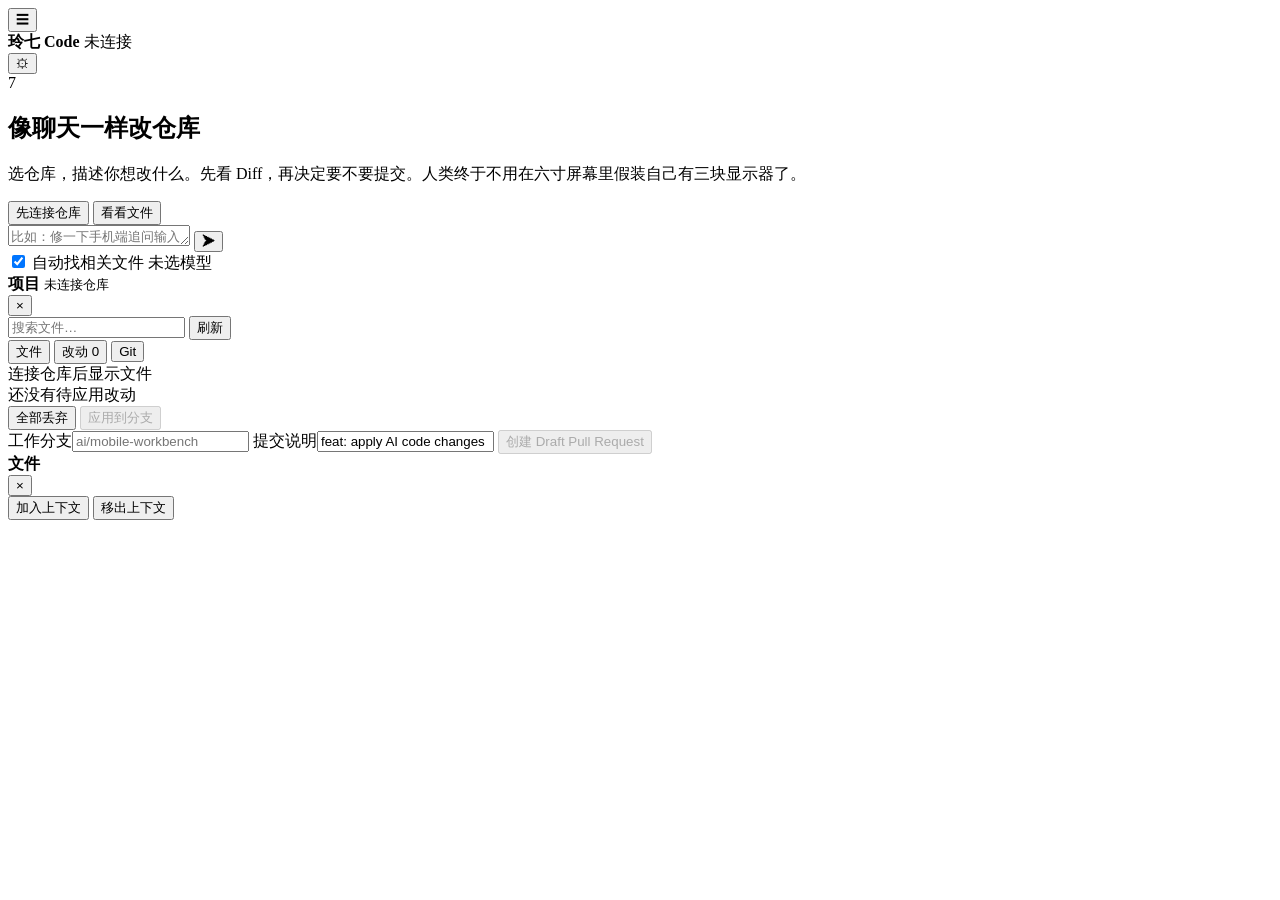
==== code/index.html @ 3d583338 "deploy(code): add mobile workbench UI" ====
<!doctype html>
<html lang="zh-CN">
<head>
  <meta charset="utf-8" />
  <meta name="viewport" content="width=device-width, initial-scale=1, viewport-fit=cover" />
  <meta name="theme-color" content="#15121c" />
  <meta name="color-scheme" content="dark light" />
  <title>玲七 Code</title>
  <link rel="manifest" href="./manifest.webmanifest" />
  <link rel="icon" href="./icon.svg" type="image/svg+xml" />
  <link rel="stylesheet" href="./styles.css" />
</head>
<body>
  <div class="app-shell">
    <header class="topbar">
      <button id="menuBtn" class="icon-btn" aria-label="打开项目面板">☰</button>
      <div class="brand">
        <strong>玲七 Code</strong>
        <span id="statusText">未连接</span>
      </div>
      <button id="settingsBtn" class="icon-btn" aria-label="设置">⚙</button>
    </header>

    <main class="chat-pane" id="chatPane">
      <section class="hero" id="hero">
        <div class="hero-mark">7</div>
        <h1>像聊天一样改仓库</h1>
        <p>选仓库，描述你想改什么。先看 Diff，再决定要不要提交。人类终于不用在六寸屏幕里假装自己有三块显示器了。</p>
        <div class="hero-actions">
          <button id="quickSetupBtn" class="primary-btn">先连接仓库</button>
          <button id="openFilesBtn" class="ghost-btn">看看文件</button>
        </div>
      </section>
      <div id="messages" class="messages" aria-live="polite"></div>
    </main>

    <footer class="composer-wrap">
      <div id="contextBar" class="context-bar hidden"></div>
      <div class="composer">
        <textarea id="promptInput" rows="1" placeholder="比如：修一下手机端追问输入框，别动其他成熟功能"></textarea>
        <button id="sendBtn" class="send-btn" aria-label="发送">➤</button>
      </div>
      <div class="composer-meta">
        <label><input id="autoLocate" type="checkbox" checked /> 自动找相关文件</label>
        <span id="modelBadge">未选模型</span>
      </div>
    </footer>
  </div>

  <aside id="projectDrawer" class="drawer left-drawer" aria-hidden="true">
    <div class="drawer-head">
      <div>
        <strong>项目</strong>
        <small id="repoLabel">未连接仓库</small>
      </div>
      <button class="icon-btn close-drawer" data-close="projectDrawer">×</button>
    </div>
    <div class="drawer-tools">
      <input id="fileSearch" type="search" placeholder="搜索文件…" />
      <button id="refreshTreeBtn" class="small-btn">刷新</button>
    </div>
    <div class="project-tabs">
      <button class="tab-btn active" data-project-tab="files">文件</button>
      <button class="tab-btn" data-project-tab="changes">改动 <span id="changeCount">0</span></button>
      <button class="tab-btn" data-project-tab="git">Git</button>
    </div>
    <div id="filesTab" class="project-tab active">
      <div id="fileList" class="file-list empty-state">连接仓库后显示文件</div>
    </div>
    <div id="changesTab" class="project-tab">
      <div id="changesList" class="changes-list empty-state">还没有待应用改动</div>
      <div class="drawer-bottom-actions">
        <button id="discardChangesBtn" class="danger-ghost">全部丢弃</button>
        <button id="applyChangesBtn" class="primary-btn" disabled>应用到分支</button>
      </div>
    </div>
    <div id="gitTab" class="project-tab">
      <label class="field">工作分支<input id="workBranch" placeholder="ai/mobile-workbench" /></label>
      <label class="field">提交说明<input id="commitMessage" value="feat: apply AI code changes" /></label>
      <button id="createPrBtn" class="primary-btn full" disabled>创建 Draft Pull Request</button>
      <div id="gitLog" class="git-log"></div>
    </div>
  </aside>

  <aside id="detailDrawer" class="drawer right-drawer" aria-hidden="true">
    <div class="drawer-head">
      <div>
        <strong id="detailTitle">文件</strong>
        <small id="detailSubtitle"></small>
      </div>
      <button class="icon-btn close-drawer" data-close="detailDrawer">×</button>
    </div>
    <div class="detail-toolbar">
      <button id="addContextBtn" class="small-btn">加入上下文</button>
      <button id="removeContextBtn" class="small-btn hidden">移出上下文</button>
    </div>
    <pre id="detailContent" class="code-view"></pre>
  </aside>

  <dialog id="settingsDialog" class="settings-dialog">
    <form method="dialog" id="settingsForm">
      <div class="settings-head">
        <div><strong>连接设置</strong><small>浏览器只保存工作台会话，不保存 API 密钥</small></div>
        <button class="icon-btn" value="cancel">×</button>
      </div>

      <section class="settings-section">
        <h2>GitHub</h2>
        <label class="field">仓库<input id="repoInput" placeholder="owner/repo，例如 h675786161-prog/myself" autocomplete="off" /></label>
        <label class="field">基础分支<input id="baseBranchInput" value="main" autocomplete="off" /></label>
        <label class="field">GitHub Token<input id="githubTokenInput" type="password" placeholder="首次连接必填；之后留空即可" autocomplete="off" /></label>
      </section>

      <section class="settings-section">
        <h2>AI 接口</h2>
        <label class="field">Base URL<input id="aiBaseUrlInput" placeholder="https://gensoukyou.xyz/ 或 https://example.com/v1" autocomplete="off" /></label>
        <label class="field">API Key<input id="aiKeyInput" type="password" placeholder="首次配置或换 Key 时填写" autocomplete="off" /></label>
        <div class="field-row">
          <label class="field grow">模型<select id="modelSelect"><option value="">先拉取模型</option></select></label>
          <button id="loadModelsBtn" type="button" class="small-btn align-end">拉取模型</button>
        </div>
        <label class="field">手动模型 ID<input id="manualModelInput" placeholder="接口菜单抽风时可以直接手填" autocomplete="off" /></label>
      </section>

      <p class="security-note">Token 和 API Key 会发送到你自己的 Supabase 私有后端，由服务端代替手机访问 GitHub 与模型接口。建议 GitHub 使用 Fine-grained Token，只授权需要修改的仓库和最小权限。浏览器端只留下签名会话。</p>

      <div class="settings-actions">
        <button value="cancel" class="ghost-btn">取消</button>
        <button id="saveSettingsBtn" value="default" class="primary-btn">保存并连接</button>
      </div>
    </form>
  </dialog>

  <dialog id="diffDialog" class="diff-dialog">
    <div class="diff-head">
      <div><strong id="diffTitle">改动预览</strong><small id="diffMeta"></small></div>
      <button id="closeDiffBtn" class="icon-btn">×</button>
    </div>
    <pre id="diffContent" class="diff-view"></pre>
  </dialog>

  <div id="toast" class="toast" role="status"></div>
  <script type="module" src="./app-server.js"></script>
</body>
</html>
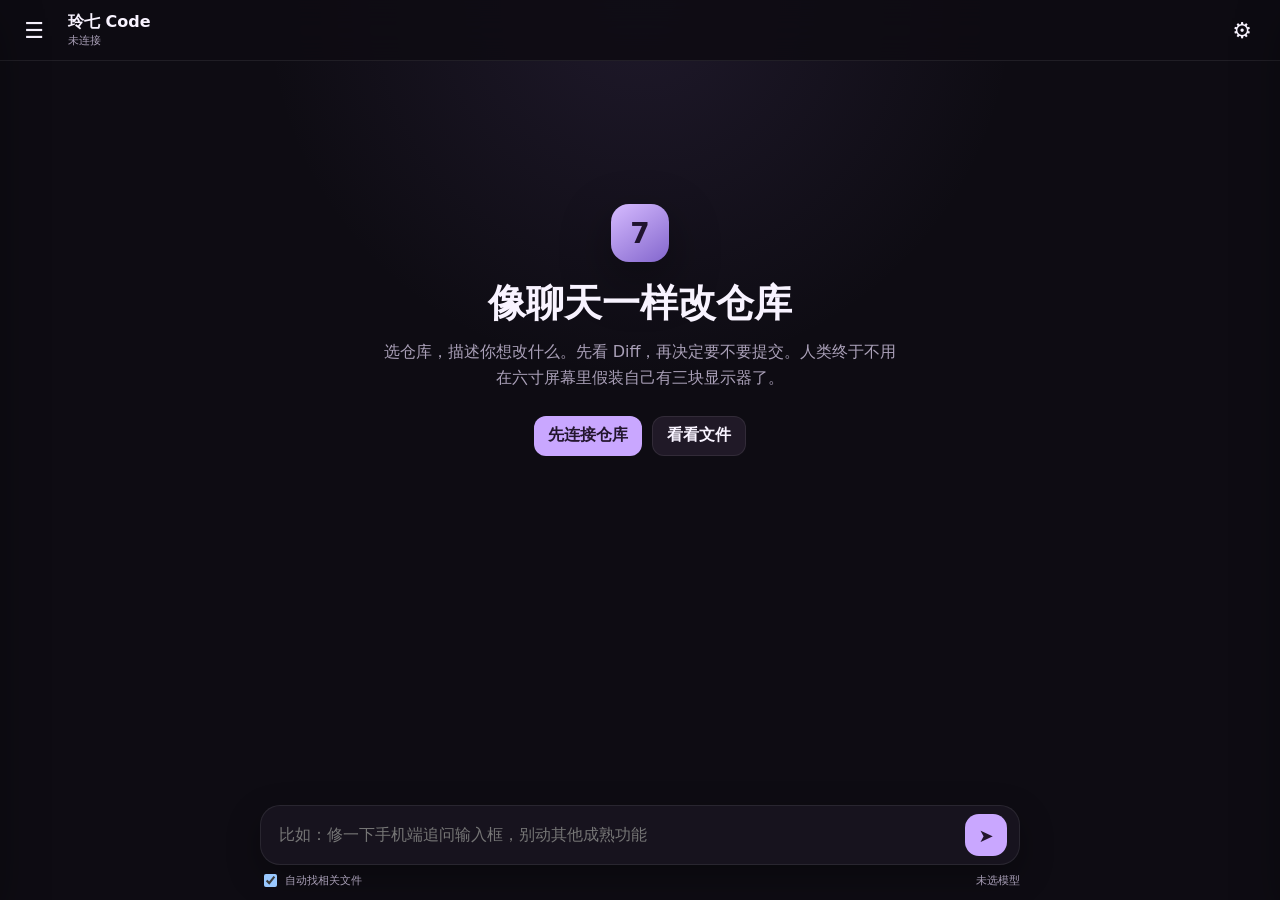
==== commit 39e36f75: "fix(code): allow model listing before GitHub login" ====
--- a/code/index.html
+++ b/code/index.html
@@ -140,6 +140,69 @@
   </dialog>
 
   <div id="toast" class="toast" role="status"></div>
+  <script>
+  (() => {
+    const MODELS_API = 'https://ibpffxzdjvgydnhmvmvc.supabase.co/functions/v1/code-models';
+    const showToast = (message, ms = 3200) => {
+      const el = document.querySelector('#toast');
+      if (!el) return;
+      el.textContent = message;
+      el.classList.add('show');
+      clearTimeout(showToast.timer);
+      showToast.timer = setTimeout(() => el.classList.remove('show'), ms);
+    };
+
+    document.addEventListener('click', async (event) => {
+      const button = event.target?.closest?.('#loadModelsBtn');
+      if (!button) return;
+
+      const baseInput = document.querySelector('#aiBaseUrlInput');
+      const keyInput = document.querySelector('#aiKeyInput');
+      const select = document.querySelector('#modelSelect');
+      const baseUrl = baseInput?.value?.trim() || '';
+      const apiKey = keyInput?.value?.trim() || '';
+
+      // 已经登录且没有临时填写新接口时，交回主程序使用服务端已保存配置。
+      if (!baseUrl && !apiKey) return;
+
+      event.preventDefault();
+      event.stopPropagation();
+      event.stopImmediatePropagation();
+
+      if (!baseUrl || !apiKey) {
+        showToast('拉取模型只需要填 AI Base URL 和 API Key，两项都要有');
+        return;
+      }
+
+      const oldText = button.textContent;
+      button.disabled = true;
+      button.textContent = '拉取中…';
+      try {
+        const res = await fetch(MODELS_API, {
+          method: 'POST',
+          headers: {'Content-Type': 'application/json'},
+          body: JSON.stringify({base_url: baseUrl, api_key: apiKey})
+        });
+        const data = await res.json().catch(() => ({}));
+        if (!res.ok) throw new Error(data?.message || data?.error || `HTTP ${res.status}`);
+        const models = Array.isArray(data.models) ? data.models : [];
+        select.innerHTML = '<option value="">选择模型</option>';
+        for (const id of models) {
+          const option = document.createElement('option');
+          option.value = id;
+          option.textContent = id;
+          select.appendChild(option);
+        }
+        showToast(models.length ? `拉到 ${models.length} 个模型` : '接口返回成功，但模型列表是空的');
+      } catch (err) {
+        showToast(`拉取失败：${err?.message || err}`, 4200);
+      } finally {
+        button.disabled = false;
+        button.textContent = oldText || '拉取模型';
+      }
+    }, true);
+  })();
+  </script>
   <script type="module" src="./app-server.js"></script>
 </body>
 </html>
--- a/code/styles.css
+++ b/code/styles.css
@@ -0,0 +1,116 @@
+:root {
+  color-scheme: dark;
+  --bg: #0e0c13;
+  --panel: #17131e;
+  --panel-2: #201927;
+  --panel-3: #2a2133;
+  --text: #f8f3ff;
+  --muted: #aaa0b8;
+  --accent: #c9a7ff;
+  --accent-2: #8e72d6;
+  --good: #7ed9ae;
+  --bad: #ff8f9e;
+  --line: rgba(255,255,255,.08);
+  --shadow: 0 18px 50px rgba(0,0,0,.38);
+}
+* { box-sizing: border-box; }
+html, body { margin: 0; min-height: 100%; background: var(--bg); color: var(--text); font-family: Inter, ui-sans-serif, system-ui, -apple-system, BlinkMacSystemFont, "Segoe UI", sans-serif; }
+body { overscroll-behavior: none; }
+button, input, textarea, select { font: inherit; }
+button { cursor: pointer; }
+.hidden { display: none !important; }
+.app-shell { min-height: 100dvh; display: grid; grid-template-rows: auto 1fr auto; background: radial-gradient(circle at top, rgba(126,98,177,.15), transparent 34%), var(--bg); }
+.topbar { position: sticky; top: 0; z-index: 20; display: grid; grid-template-columns: 44px 1fr 44px; align-items: center; gap: 10px; padding: max(10px, env(safe-area-inset-top)) 14px 10px; border-bottom: 1px solid var(--line); background: rgba(14,12,19,.88); backdrop-filter: blur(18px); }
+.icon-btn { border: 0; width: 40px; height: 40px; border-radius: 12px; background: transparent; color: var(--text); font-size: 22px; }
+.icon-btn:active { background: var(--panel-3); }
+.brand { min-width: 0; display: flex; flex-direction: column; }
+.brand strong { font-size: 16px; }
+.brand span { color: var(--muted); font-size: 11px; overflow: hidden; white-space: nowrap; text-overflow: ellipsis; }
+.chat-pane { min-height: 0; overflow-y: auto; padding: 18px 14px 24px; }
+.hero { max-width: 620px; margin: 9vh auto 0; text-align: center; padding: 28px 18px; }
+.hero-mark { width: 58px; height: 58px; margin: 0 auto 16px; display: grid; place-items: center; border-radius: 18px; background: linear-gradient(145deg, #d6bbff, #8366cd); color: #20142f; font-weight: 900; font-size: 28px; box-shadow: var(--shadow); }
+.hero h1 { margin: 0 0 10px; font-size: clamp(26px, 7vw, 38px); }
+.hero p { margin: 0 auto; max-width: 520px; color: var(--muted); line-height: 1.65; }
+.hero-actions { margin-top: 24px; display: flex; justify-content: center; gap: 10px; flex-wrap: wrap; }
+.primary-btn, .ghost-btn, .small-btn, .danger-ghost { border: 0; border-radius: 12px; min-height: 40px; padding: 0 14px; font-weight: 700; }
+.primary-btn { background: var(--accent); color: #23162e; }
+.primary-btn:disabled { opacity: .42; cursor: not-allowed; }
+.ghost-btn, .small-btn { background: var(--panel-2); color: var(--text); border: 1px solid var(--line); }
+.danger-ghost { background: transparent; color: var(--bad); border: 1px solid rgba(255,143,158,.25); }
+.full { width: 100%; }
+.messages { max-width: 760px; margin: 0 auto; display: flex; flex-direction: column; gap: 14px; }
+.message { display: flex; flex-direction: column; gap: 5px; }
+.message.user { align-items: flex-end; }
+.message.assistant { align-items: flex-start; }
+.bubble { max-width: min(88%, 620px); padding: 12px 14px; border-radius: 17px; line-height: 1.6; white-space: pre-wrap; overflow-wrap: anywhere; }
+.user .bubble { background: linear-gradient(145deg, #b896ef, #8b6bd6); color: #180f20; border-bottom-right-radius: 5px; }
+.assistant .bubble { background: var(--panel-2); border: 1px solid var(--line); border-bottom-left-radius: 5px; }
+.message-meta { color: var(--muted); font-size: 11px; padding: 0 4px; }
+.action-card { width: min(100%, 620px); background: var(--panel); border: 1px solid var(--line); border-radius: 16px; padding: 14px; }
+.action-card h3 { margin: 0 0 7px; font-size: 15px; }
+.action-card p { margin: 0 0 10px; color: var(--muted); font-size: 13px; }
+.action-row { display: flex; gap: 8px; flex-wrap: wrap; }
+.composer-wrap { position: sticky; bottom: 0; z-index: 15; padding: 8px 12px max(10px, env(safe-area-inset-bottom)); background: linear-gradient(to top, rgba(14,12,19,1) 65%, rgba(14,12,19,.2)); }
+.composer { max-width: 760px; margin: 0 auto; display: grid; grid-template-columns: 1fr 46px; gap: 8px; background: var(--panel); border: 1px solid var(--line); border-radius: 20px; padding: 8px; box-shadow: 0 12px 34px rgba(0,0,0,.3); }
+.composer textarea { border: 0; resize: none; max-height: 140px; min-height: 40px; padding: 9px 10px; color: var(--text); background: transparent; outline: none; line-height: 1.45; }
+.send-btn { border: 0; width: 42px; height: 42px; align-self: end; border-radius: 14px; background: var(--accent); color: #21152c; font-weight: 900; font-size: 18px; }
+.composer-meta { max-width: 760px; margin: 6px auto 0; display: flex; align-items: center; justify-content: space-between; gap: 10px; color: var(--muted); font-size: 11px; }
+.composer-meta label { display: flex; align-items: center; gap: 5px; }
+.context-bar { max-width: 760px; margin: 0 auto 7px; display: flex; gap: 6px; overflow-x: auto; scrollbar-width: none; }
+.context-chip { flex: none; border-radius: 999px; padding: 6px 9px; background: var(--panel-2); border: 1px solid var(--line); font-size: 11px; color: var(--muted); }
+.drawer { position: fixed; z-index: 60; top: 0; bottom: 0; width: min(92vw, 430px); background: #121017; box-shadow: var(--shadow); transition: transform .22s ease; display: grid; grid-template-rows: auto auto auto 1fr; }
+.left-drawer { left: 0; transform: translateX(-102%); }
+.right-drawer { right: 0; transform: translateX(102%); grid-template-rows: auto auto 1fr; }
+.drawer.open { transform: translateX(0); }
+.drawer-head { display: flex; align-items: center; justify-content: space-between; gap: 10px; padding: max(14px, env(safe-area-inset-top)) 14px 12px; border-bottom: 1px solid var(--line); }
+.drawer-head > div { min-width: 0; display: flex; flex-direction: column; }
+.drawer-head small { color: var(--muted); overflow: hidden; text-overflow: ellipsis; white-space: nowrap; }
+.drawer-tools { display: grid; grid-template-columns: 1fr auto; gap: 8px; padding: 10px 12px; border-bottom: 1px solid var(--line); }
+.drawer-tools input, .field input, .field select { width: 100%; min-height: 42px; border: 1px solid var(--line); border-radius: 11px; background: var(--panel); color: var(--text); padding: 0 11px; outline: none; }
+.drawer-tools input:focus, .field input:focus, .field select:focus, textarea:focus { border-color: rgba(201,167,255,.55); }
+.project-tabs { display: grid; grid-template-columns: repeat(3,1fr); border-bottom: 1px solid var(--line); }
+.tab-btn { border: 0; background: transparent; color: var(--muted); min-height: 42px; }
+.tab-btn.active { color: var(--accent); box-shadow: inset 0 -2px var(--accent); }
+.project-tab { display: none; min-height: 0; overflow-y: auto; padding-bottom: 90px; }
+.project-tab.active { display: block; }
+.file-list, .changes-list { padding: 8px; }
+.file-row, .change-row { display: grid; grid-template-columns: 1fr auto; align-items: center; gap: 8px; padding: 10px; border-radius: 11px; }
+.file-row:active, .change-row:active { background: var(--panel-2); }
+.file-main, .change-main { min-width: 0; }
+.file-name, .change-name { font-size: 13px; overflow: hidden; text-overflow: ellipsis; white-space: nowrap; }
+.file-path, .change-reason { color: var(--muted); font-size: 11px; overflow: hidden; text-overflow: ellipsis; white-space: nowrap; }
+.file-badge { color: var(--accent); font-size: 10px; }
+.empty-state { color: var(--muted); text-align: center; padding: 36px 12px; }
+.drawer-bottom-actions { position: sticky; bottom: 0; display: grid; grid-template-columns: 1fr 1.25fr; gap: 8px; padding: 10px; background: linear-gradient(to top, #121017 75%, transparent); }
+.field { display: flex; flex-direction: column; gap: 6px; color: var(--muted); font-size: 12px; margin: 10px 0; }
+.field-row { display: flex; gap: 8px; align-items: flex-end; }
+.grow { flex: 1; }
+.align-end { margin-bottom: 10px; }
+.git-log { margin-top: 14px; display: flex; flex-direction: column; gap: 8px; color: var(--muted); font-size: 12px; }
+#gitTab { padding: 10px 12px 100px; }
+.detail-toolbar { display: flex; gap: 8px; padding: 8px 12px; border-bottom: 1px solid var(--line); }
+.code-view, .diff-view { margin: 0; overflow: auto; white-space: pre; font: 12px/1.55 ui-monospace, SFMono-Regular, Menlo, Consolas, monospace; tab-size: 2; }
+.code-view { padding: 14px; }
+.settings-dialog, .diff-dialog { width: min(94vw, 680px); max-height: 88dvh; border: 1px solid var(--line); border-radius: 20px; padding: 0; color: var(--text); background: #141118; box-shadow: var(--shadow); }
+.settings-dialog::backdrop, .diff-dialog::backdrop { background: rgba(0,0,0,.62); backdrop-filter: blur(4px); }
+.settings-dialog form { padding-bottom: 12px; }
+.settings-head, .diff-head { display: flex; align-items: center; justify-content: space-between; padding: 14px; border-bottom: 1px solid var(--line); }
+.settings-head > div, .diff-head > div { display: flex; flex-direction: column; }
+.settings-head small, .diff-head small { color: var(--muted); }
+.settings-section { padding: 4px 14px 8px; }
+.settings-section h2 { margin: 12px 0 4px; font-size: 13px; color: var(--accent); text-transform: uppercase; letter-spacing: .08em; }
+.remember-row { display: flex; gap: 8px; align-items: center; padding: 6px 14px; color: var(--muted); font-size: 12px; }
+.security-note { margin: 6px 14px 0; color: #c8b6d4; font-size: 11px; line-height: 1.55; }
+.settings-actions { display: grid; grid-template-columns: 1fr 1.4fr; gap: 8px; padding: 14px; }
+.diff-dialog { height: min(84dvh, 760px); }
+.diff-head { position: sticky; top: 0; background: #141118; }
+.diff-view { height: calc(100% - 70px); padding: 12px; }
+.diff-line.add { color: #9ce7bf; }
+.diff-line.del { color: #ff9cab; }
+.diff-line.same { color: #b7adbf; }
+.toast { position: fixed; z-index: 100; left: 50%; bottom: 96px; transform: translate(-50%, 18px); max-width: min(88vw, 520px); padding: 10px 13px; border-radius: 12px; background: #2a2231; border: 1px solid var(--line); color: var(--text); opacity: 0; pointer-events: none; transition: .18s ease; box-shadow: var(--shadow); font-size: 12px; }
+.toast.show { opacity: 1; transform: translate(-50%, 0); }
+@media (min-width: 900px) {
+  .chat-pane { padding-top: 34px; }
+  .drawer { width: 430px; }
+}
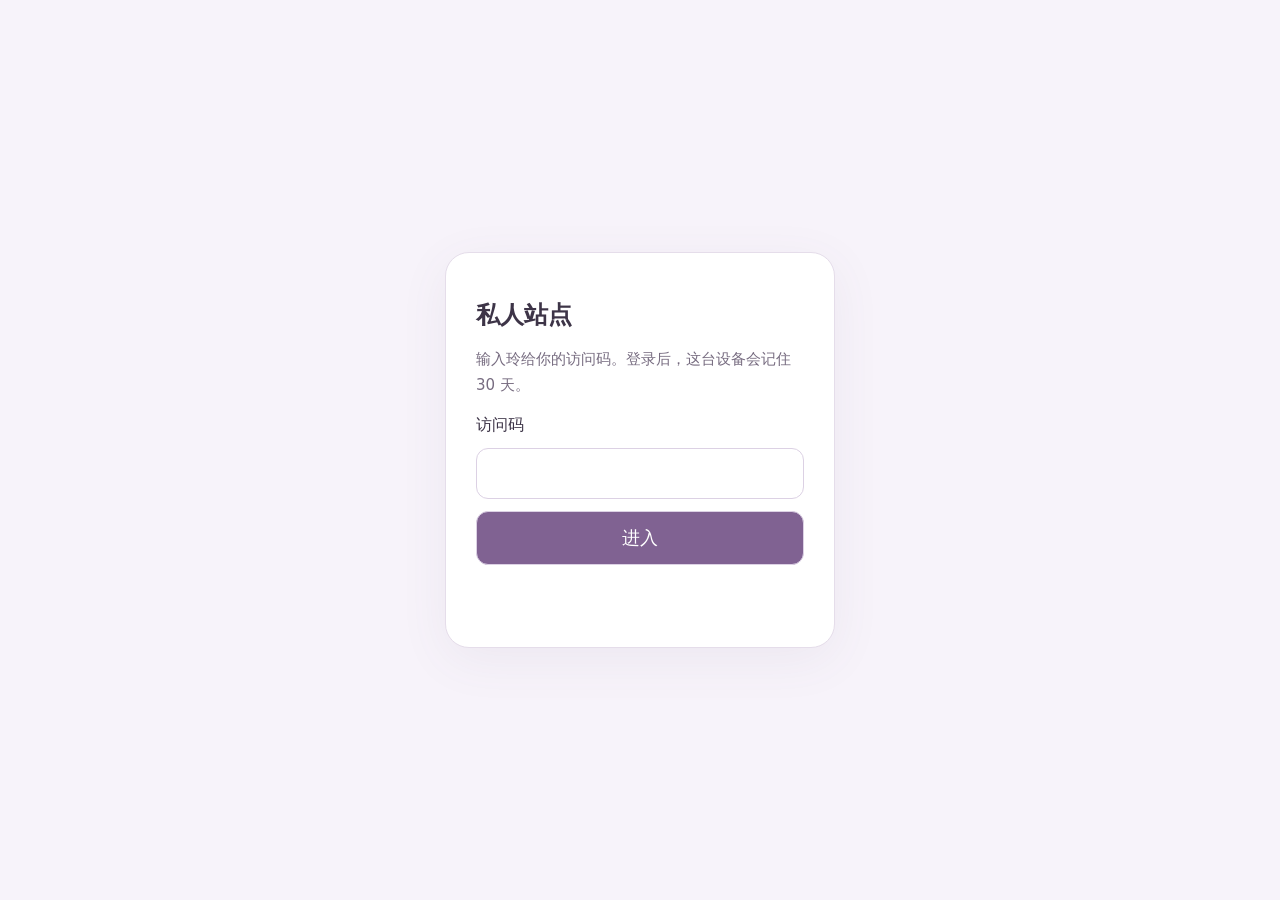
==== commit 15e0407a: "Protect personal website entry with server-verified access code" ====
--- a/code/index.html
+++ b/code/index.html
@@ -1,208 +1,7 @@
-<!doctype html>
-<html lang="zh-CN">
-<head>
-  <meta charset="utf-8" />
-  <meta name="viewport" content="width=device-width, initial-scale=1, viewport-fit=cover" />
-  <meta name="theme-color" content="#15121c" />
-  <meta name="color-scheme" content="dark light" />
-  <title>玲七 Code</title>
-  <link rel="manifest" href="./manifest.webmanifest" />
-  <link rel="icon" href="./icon.svg" type="image/svg+xml" />
-  <link rel="stylesheet" href="./styles.css" />
-</head>
-<body>
-  <div class="app-shell">
-    <header class="topbar">
-      <button id="menuBtn" class="icon-btn" aria-label="打开项目面板">☰</button>
-      <div class="brand">
-        <strong>玲七 Code</strong>
-        <span id="statusText">未连接</span>
-      </div>
-      <button id="settingsBtn" class="icon-btn" aria-label="设置">⚙</button>
-    </header>
-
-    <main class="chat-pane" id="chatPane">
-      <section class="hero" id="hero">
-        <div class="hero-mark">7</div>
-        <h1>像聊天一样改仓库</h1>
-        <p>选仓库，描述你想改什么。先看 Diff，再决定要不要提交。人类终于不用在六寸屏幕里假装自己有三块显示器了。</p>
-        <div class="hero-actions">
-          <button id="quickSetupBtn" class="primary-btn">先连接仓库</button>
-          <button id="openFilesBtn" class="ghost-btn">看看文件</button>
-        </div>
-      </section>
-      <div id="messages" class="messages" aria-live="polite"></div>
-    </main>
-
-    <footer class="composer-wrap">
-      <div id="contextBar" class="context-bar hidden"></div>
-      <div class="composer">
-        <textarea id="promptInput" rows="1" placeholder="比如：修一下手机端追问输入框，别动其他成熟功能"></textarea>
-        <button id="sendBtn" class="send-btn" aria-label="发送">➤</button>
-      </div>
-      <div class="composer-meta">
-        <label><input id="autoLocate" type="checkbox" checked /> 自动找相关文件</label>
-        <span id="modelBadge">未选模型</span>
-      </div>
-    </footer>
-  </div>
-
-  <aside id="projectDrawer" class="drawer left-drawer" aria-hidden="true">
-    <div class="drawer-head">
-      <div>
-        <strong>项目</strong>
-        <small id="repoLabel">未连接仓库</small>
-      </div>
-      <button class="icon-btn close-drawer" data-close="projectDrawer">×</button>
-    </div>
-    <div class="drawer-tools">
-      <input id="fileSearch" type="search" placeholder="搜索文件…" />
-      <button id="refreshTreeBtn" class="small-btn">刷新</button>
-    </div>
-    <div class="project-tabs">
-      <button class="tab-btn active" data-project-tab="files">文件</button>
-      <button class="tab-btn" data-project-tab="changes">改动 <span id="changeCount">0</span></button>
-      <button class="tab-btn" data-project-tab="git">Git</button>
-    </div>
-    <div id="filesTab" class="project-tab active">
-      <div id="fileList" class="file-list empty-state">连接仓库后显示文件</div>
-    </div>
-    <div id="changesTab" class="project-tab">
-      <div id="changesList" class="changes-list empty-state">还没有待应用改动</div>
-      <div class="drawer-bottom-actions">
-        <button id="discardChangesBtn" class="danger-ghost">全部丢弃</button>
-        <button id="applyChangesBtn" class="primary-btn" disabled>应用到分支</button>
-      </div>
-    </div>
-    <div id="gitTab" class="project-tab">
-      <label class="field">工作分支<input id="workBranch" placeholder="ai/mobile-workbench" /></label>
-      <label class="field">提交说明<input id="commitMessage" value="feat: apply AI code changes" /></label>
-      <button id="createPrBtn" class="primary-btn full" disabled>创建 Draft Pull Request</button>
-      <div id="gitLog" class="git-log"></div>
-    </div>
-  </aside>
-
-  <aside id="detailDrawer" class="drawer right-drawer" aria-hidden="true">
-    <div class="drawer-head">
-      <div>
-        <strong id="detailTitle">文件</strong>
-        <small id="detailSubtitle"></small>
-      </div>
-      <button class="icon-btn close-drawer" data-close="detailDrawer">×</button>
-    </div>
-    <div class="detail-toolbar">
-      <button id="addContextBtn" class="small-btn">加入上下文</button>
-      <button id="removeContextBtn" class="small-btn hidden">移出上下文</button>
-    </div>
-    <pre id="detailContent" class="code-view"></pre>
-  </aside>
-
-  <dialog id="settingsDialog" class="settings-dialog">
-    <form method="dialog" id="settingsForm">
-      <div class="settings-head">
-        <div><strong>连接设置</strong><small>浏览器只保存工作台会话，不保存 API 密钥</small></div>
-        <button class="icon-btn" value="cancel">×</button>
-      </div>
-
-      <section class="settings-section">
-        <h2>GitHub</h2>
-        <label class="field">仓库<input id="repoInput" placeholder="owner/repo，例如 h675786161-prog/myself" autocomplete="off" /></label>
-        <label class="field">基础分支<input id="baseBranchInput" value="main" autocomplete="off" /></label>
-        <label class="field">GitHub Token<input id="githubTokenInput" type="password" placeholder="首次连接必填；之后留空即可" autocomplete="off" /></label>
-      </section>
-
-      <section class="settings-section">
-        <h2>AI 接口</h2>
-        <label class="field">Base URL<input id="aiBaseUrlInput" placeholder="https://gensoukyou.xyz/ 或 https://example.com/v1" autocomplete="off" /></label>
-        <label class="field">API Key<input id="aiKeyInput" type="password" placeholder="首次配置或换 Key 时填写" autocomplete="off" /></label>
-        <div class="field-row">
-          <label class="field grow">模型<select id="modelSelect"><option value="">先拉取模型</option></select></label>
-          <button id="loadModelsBtn" type="button" class="small-btn align-end">拉取模型</button>
-        </div>
-        <label class="field">手动模型 ID<input id="manualModelInput" placeholder="接口菜单抽风时可以直接手填" autocomplete="off" /></label>
-      </section>
-
-      <p class="security-note">Token 和 API Key 会发送到你自己的 Supabase 私有后端，由服务端代替手机访问 GitHub 与模型接口。建议 GitHub 使用 Fine-grained Token，只授权需要修改的仓库和最小权限。浏览器端只留下签名会话。</p>
-
-      <div class="settings-actions">
-        <button value="cancel" class="ghost-btn">取消</button>
-        <button id="saveSettingsBtn" value="default" class="primary-btn">保存并连接</button>
-      </div>
-    </form>
-  </dialog>
-
-  <dialog id="diffDialog" class="diff-dialog">
-    <div class="diff-head">
-      <div><strong id="diffTitle">改动预览</strong><small id="diffMeta"></small></div>
-      <button id="closeDiffBtn" class="icon-btn">×</button>
-    </div>
-    <pre id="diffContent" class="diff-view"></pre>
-  </dialog>
-
-  <div id="toast" class="toast" role="status"></div>
-  <script>
-  (() => {
-    const MODELS_API = 'https://ibpffxzdjvgydnhmvmvc.supabase.co/functions/v1/code-models';
-    const showToast = (message, ms = 3200) => {
-      const el = document.querySelector('#toast');
-      if (!el) return;
-      el.textContent = message;
-      el.classList.add('show');
-      clearTimeout(showToast.timer);
-      showToast.timer = setTimeout(() => el.classList.remove('show'), ms);
-    };
-
-    document.addEventListener('click', async (event) => {
-      const button = event.target?.closest?.('#loadModelsBtn');
-      if (!button) return;
-
-      const baseInput = document.querySelector('#aiBaseUrlInput');
-      const keyInput = document.querySelector('#aiKeyInput');
-      const select = document.querySelector('#modelSelect');
-      const baseUrl = baseInput?.value?.trim() || '';
-      const apiKey = keyInput?.value?.trim() || '';
-
-      // 已经登录且没有临时填写新接口时，交回主程序使用服务端已保存配置。
-      if (!baseUrl && !apiKey) return;
-
-      event.preventDefault();
-      event.stopPropagation();
-      event.stopImmediatePropagation();
-
-      if (!baseUrl || !apiKey) {
-        showToast('拉取模型只需要填 AI Base URL 和 API Key，两项都要有');
-        return;
-      }
-
-      const oldText = button.textContent;
-      button.disabled = true;
-      button.textContent = '拉取中…';
-      try {
-        const res = await fetch(MODELS_API, {
-          method: 'POST',
-          headers: {'Content-Type': 'application/json'},
-          body: JSON.stringify({base_url: baseUrl, api_key: apiKey})
-        });
-        const data = await res.json().catch(() => ({}));
-        if (!res.ok) throw new Error(data?.message || data?.error || `HTTP ${res.status}`);
-        const models = Array.isArray(data.models) ? data.models : [];
-        select.innerHTML = '<option value="">选择模型</option>';
-        for (const id of models) {
-          const option = document.createElement('option');
-          option.value = id;
-          option.textContent = id;
-          select.appendChild(option);
-        }
-        showToast(models.length ? `拉到 ${models.length} 个模型` : '接口返回成功，但模型列表是空的');
-      } catch (err) {
-        showToast(`拉取失败：${err?.message || err}`, 4200);
-      } finally {
-        button.disabled = false;
-        button.textContent = oldText || '拉取模型';
-      }
-    }, true);
-  })();
-  </script>
-  <script type="module" src="./app-server.js"></script>
-</body>
-</html>
+<!doctype html><html lang="zh-CN"><head><meta charset="utf-8"><meta name="viewport" content="width=device-width,initial-scale=1"><meta name="robots" content="noindex,nofollow"><title>私人站点 · 登录</title><style>*{box-sizing:border-box}body{margin:0;background:#f7f3fa;font:18px system-ui;color:#3d3447;display:grid;place-items:center;min-height:100dvh;padding:24px}main{width:min(100%,390px);background:white;border:1px solid #e5ddea;border-radius:24px;padding:30px;box-shadow:0 12px 50px #66507712}h1{font-size:24px}p{font-size:15px;line-height:1.7;color:#776c80}input,button{width:100%;font:inherit;padding:14px;border-radius:12px;border:1px solid #dcd1e4;margin-top:12px}button{background:#806292;color:white;cursor:pointer}button:disabled{opacity:.6}#error{color:#9d3654;min-height:24px;font-size:14px}label{font-size:16px}</style></head><body><main><h1>私人站点</h1><p>输入玲给你的访问码。登录后，这台设备会记住 30 天。</p><form id="gate"><label for="code">访问码</label><input id="code" type="password" autocomplete="current-password" required maxlength="120"><button id="enter">进入</button></form><p id="error" role="status">正在检查登录…</p></main><script>
+const endpoint="https://ibpffxzdjvgydnhmvmvc.supabase.co/functions/v1/site-access",key="privateSitesSession",original="\u003c!doctype html>\n\u003chtml lang=\"zh-CN\">\n\u003chead>\u003cscript>(function(){const native=window.fetch.bind(window);window.fetch=function(input,init){const url=new URL(typeof input===\"string\"?input:input.url,location.href);if(url.origin===\"https://ibpffxzdjvgydnhmvmvc.supabase.co\"&&url.pathname.includes(\"/functions/v1/\")&&!url.pathname.endsWith(\"/site-access\")){const h=new Headers(init?.headers||(input instanceof Request?input.headers:undefined));h.set(\"x-site-access\",localStorage.getItem(\"privateSitesSession\")||\"\");init={...init,headers:h};}return native(input,init);};})();\u003c/script>\n  \u003cmeta charset=\"utf-8\" />\n  \u003cmeta name=\"viewport\" content=\"width=device-width, initial-scale=1, viewport-fit=cover\" />\n  \u003cmeta name=\"theme-color\" content=\"#15121c\" />\n  \u003cmeta name=\"color-scheme\" content=\"dark light\" />\n  \u003ctitle>玲七 Code\u003c/title>\n  \u003clink rel=\"manifest\" href=\"./manifest.webmanifest\" />\n  \u003clink rel=\"icon\" href=\"./icon.svg\" type=\"image/svg+xml\" />\n  \u003clink rel=\"stylesheet\" href=\"./styles.css\" />\n\u003c/head>\n\u003cbody>\n  \u003cdiv class=\"app-shell\">\n    \u003cheader class=\"topbar\">\n      \u003cbutton id=\"menuBtn\" class=\"icon-btn\" aria-label=\"打开项目面板\">☰\u003c/button>\n      \u003cdiv class=\"brand\">\n        \u003cstrong>玲七 Code\u003c/strong>\n        \u003cspan id=\"statusText\">未连接\u003c/span>\n      \u003c/div>\n      \u003cbutton id=\"settingsBtn\" class=\"icon-btn\" aria-label=\"设置\">⚙\u003c/button>\n    \u003c/header>\n\n    \u003cmain class=\"chat-pane\" id=\"chatPane\">\n      \u003csection class=\"hero\" id=\"hero\">\n        \u003cdiv class=\"hero-mark\">7\u003c/div>\n        \u003ch1>像聊天一样改仓库\u003c/h1>\n        \u003cp>选仓库，描述你想改什么。先看 Diff，再决定要不要提交。人类终于不用在六寸屏幕里假装自己有三块显示器了。\u003c/p>\n        \u003cdiv class=\"hero-actions\">\n          \u003cbutton id=\"quickSetupBtn\" class=\"primary-btn\">先连接仓库\u003c/button>\n          \u003cbutton id=\"openFilesBtn\" class=\"ghost-btn\">看看文件\u003c/button>\n        \u003c/div>\n      \u003c/section>\n      \u003cdiv id=\"messages\" class=\"messages\" aria-live=\"polite\">\u003c/div>\n    \u003c/main>\n\n    \u003cfooter class=\"composer-wrap\">\n      \u003cdiv id=\"contextBar\" class=\"context-bar hidden\">\u003c/div>\n      \u003cdiv class=\"composer\">\n        \u003ctextarea id=\"promptInput\" rows=\"1\" placeholder=\"比如：修一下手机端追问输入框，别动其他成熟功能\">\u003c/textarea>\n        \u003cbutton id=\"sendBtn\" class=\"send-btn\" aria-label=\"发送\">➤\u003c/button>\n      \u003c/div>\n      \u003cdiv class=\"composer-meta\">\n        \u003clabel>\u003cinput id=\"autoLocate\" type=\"checkbox\" checked /> 自动找相关文件\u003c/label>\n        \u003cspan id=\"modelBadge\">未选模型\u003c/span>\n      \u003c/div>\n    \u003c/footer>\n  \u003c/div>\n\n  \u003caside id=\"projectDrawer\" class=\"drawer left-drawer\" aria-hidden=\"true\">\n    \u003cdiv class=\"drawer-head\">\n      \u003cdiv>\n        \u003cstrong>项目\u003c/strong>\n        \u003csmall id=\"repoLabel\">未连接仓库\u003c/small>\n      \u003c/div>\n      \u003cbutton class=\"icon-btn close-drawer\" data-close=\"projectDrawer\">×\u003c/button>\n    \u003c/div>\n    \u003cdiv class=\"drawer-tools\">\n      \u003cinput id=\"fileSearch\" type=\"search\" placeholder=\"搜索文件…\" />\n      \u003cbutton id=\"refreshTreeBtn\" class=\"small-btn\">刷新\u003c/button>\n    \u003c/div>\n    \u003cdiv class=\"project-tabs\">\n      \u003cbutton class=\"tab-btn active\" data-project-tab=\"files\">文件\u003c/button>\n      \u003cbutton class=\"tab-btn\" data-project-tab=\"changes\">改动 \u003cspan id=\"changeCount\">0\u003c/span>\u003c/button>\n      \u003cbutton class=\"tab-btn\" data-project-tab=\"git\">Git\u003c/button>\n    \u003c/div>\n    \u003cdiv id=\"filesTab\" class=\"project-tab active\">\n      \u003cdiv id=\"fileList\" class=\"file-list empty-state\">连接仓库后显示文件\u003c/div>\n    \u003c/div>\n    \u003cdiv id=\"changesTab\" class=\"project-tab\">\n      \u003cdiv id=\"changesList\" class=\"changes-list empty-state\">还没有待应用改动\u003c/div>\n      \u003cdiv class=\"drawer-bottom-actions\">\n        \u003cbutton id=\"discardChangesBtn\" class=\"danger-ghost\">全部丢弃\u003c/button>\n        \u003cbutton id=\"applyChangesBtn\" class=\"primary-btn\" disabled>应用到分支\u003c/button>\n      \u003c/div>\n    \u003c/div>\n    \u003cdiv id=\"gitTab\" class=\"project-tab\">\n      \u003clabel class=\"field\">工作分支\u003cinput id=\"workBranch\" placeholder=\"ai/mobile-workbench\" />\u003c/label>\n      \u003clabel class=\"field\">提交说明\u003cinput id=\"commitMessage\" value=\"feat: apply AI code changes\" />\u003c/label>\n      \u003cbutton id=\"createPrBtn\" class=\"primary-btn full\" disabled>创建 Draft Pull Request\u003c/button>\n      \u003cdiv id=\"gitLog\" class=\"git-log\">\u003c/div>\n    \u003c/div>\n  \u003c/aside>\n\n  \u003caside id=\"detailDrawer\" class=\"drawer right-drawer\" aria-hidden=\"true\">\n    \u003cdiv class=\"drawer-head\">\n      \u003cdiv>\n        \u003cstrong id=\"detailTitle\">文件\u003c/strong>\n        \u003csmall id=\"detailSubtitle\">\u003c/small>\n      \u003c/div>\n      \u003cbutton class=\"icon-btn close-drawer\" data-close=\"detailDrawer\">×\u003c/button>\n    \u003c/div>\n    \u003cdiv class=\"detail-toolbar\">\n      \u003cbutton id=\"addContextBtn\" class=\"small-btn\">加入上下文\u003c/button>\n      \u003cbutton id=\"removeContextBtn\" class=\"small-btn hidden\">移出上下文\u003c/button>\n    \u003c/div>\n    \u003cpre id=\"detailContent\" class=\"code-view\">\u003c/pre>\n  \u003c/aside>\n\n  \u003cdialog id=\"settingsDialog\" class=\"settings-dialog\">\n    \u003cform method=\"dialog\" id=\"settingsForm\">\n      \u003cdiv class=\"settings-head\">\n        \u003cdiv>\u003cstrong>连接设置\u003c/strong>\u003csmall>浏览器只保存工作台会话，不保存 API 密钥\u003c/small>\u003c/div>\n        \u003cbutton class=\"icon-btn\" value=\"cancel\">×\u003c/button>\n      \u003c/div>\n\n      \u003csection class=\"settings-section\">\n        \u003ch2>GitHub\u003c/h2>\n        \u003clabel class=\"field\">仓库\u003cinput id=\"repoInput\" placeholder=\"owner/repo，例如 h675786161-prog/myself\" autocomplete=\"off\" />\u003c/label>\n        \u003clabel class=\"field\">基础分支\u003cinput id=\"baseBranchInput\" value=\"main\" autocomplete=\"off\" />\u003c/label>\n        \u003clabel class=\"field\">GitHub Token\u003cinput id=\"githubTokenInput\" type=\"password\" placeholder=\"首次连接必填；之后留空即可\" autocomplete=\"off\" />\u003c/label>\n      \u003c/section>\n\n      \u003csection class=\"settings-section\">\n        \u003ch2>AI 接口\u003c/h2>\n        \u003clabel class=\"field\">Base URL\u003cinput id=\"aiBaseUrlInput\" placeholder=\"https://gensoukyou.xyz/ 或 https://example.com/v1\" autocomplete=\"off\" />\u003c/label>\n        \u003clabel class=\"field\">API Key\u003cinput id=\"aiKeyInput\" type=\"password\" placeholder=\"首次配置或换 Key 时填写\" autocomplete=\"off\" />\u003c/label>\n        \u003cdiv class=\"field-row\">\n          \u003clabel class=\"field grow\">模型\u003cselect id=\"modelSelect\">\u003coption value=\"\">先拉取模型\u003c/option>\u003c/select>\u003c/label>\n          \u003cbutton id=\"loadModelsBtn\" type=\"button\" class=\"small-btn align-end\">拉取模型\u003c/button>\n        \u003c/div>\n        \u003clabel class=\"field\">手动模型 ID\u003cinput id=\"manualModelInput\" placeholder=\"接口菜单抽风时可以直接手填\" autocomplete=\"off\" />\u003c/label>\n      \u003c/section>\n\n      \u003cp class=\"security-note\">Token 和 API Key 会发送到你自己的 Supabase 私有后端，由服务端代替手机访问 GitHub 与模型接口。建议 GitHub 使用 Fine-grained Token，只授权需要修改的仓库和最小权限。浏览器端只留下签名会话。\u003c/p>\n\n      \u003cdiv class=\"settings-actions\">\n        \u003cbutton value=\"cancel\" class=\"ghost-btn\">取消\u003c/button>\n        \u003cbutton id=\"saveSettingsBtn\" value=\"default\" class=\"primary-btn\">保存并连接\u003c/button>\n      \u003c/div>\n    \u003c/form>\n  \u003c/dialog>\n\n  \u003cdialog id=\"diffDialog\" class=\"diff-dialog\">\n    \u003cdiv class=\"diff-head\">\n      \u003cdiv>\u003cstrong id=\"diffTitle\">改动预览\u003c/strong>\u003csmall id=\"diffMeta\">\u003c/small>\u003c/div>\n      \u003cbutton id=\"closeDiffBtn\" class=\"icon-btn\">×\u003c/button>\n    \u003c/div>\n    \u003cpre id=\"diffContent\" class=\"diff-view\">\u003c/pre>\n  \u003c/dialog>\n\n  \u003cdiv id=\"toast\" class=\"toast\" role=\"status\">\u003c/div>\n  \u003cscript>\n  (() => {\n    const MODELS_API = 'https://ibpffxzdjvgydnhmvmvc.supabase.co/functions/v1/code-models';\n    const showToast = (message, ms = 3200) => {\n      const el = document.querySelector('#toast');\n      if (!el) return;\n      el.textContent = message;\n      el.classList.add('show');\n      clearTimeout(showToast.timer);\n      showToast.timer = setTimeout(() => el.classList.remove('show'), ms);\n    };\n\n    document.addEventListener('click', async (event) => {\n      const button = event.target?.closest?.('#loadModelsBtn');\n      if (!button) return;\n\n      const baseInput = document.querySelector('#aiBaseUrlInput');\n      const keyInput = document.querySelector('#aiKeyInput');\n      const select = document.querySelector('#modelSelect');\n      const baseUrl = baseInput?.value?.trim() || '';\n      const apiKey = keyInput?.value?.trim() || '';\n\n      // 已经登录且没有临时填写新接口时，交回主程序使用服务端已保存配置。\n      if (!baseUrl && !apiKey) return;\n\n      event.preventDefault();\n      event.stopPropagation();\n      event.stopImmediatePropagation();\n\n      if (!baseUrl || !apiKey) {\n        showToast('拉取模型只需要填 AI Base URL 和 API Key，两项都要有');\n        return;\n      }\n\n      const oldText = button.textContent;\n      button.disabled = true;\n      button.textContent = '拉取中…';\n      try {\n        const res = await fetch(MODELS_API, {\n          method: 'POST',\n          headers: {'Content-Type': 'application/json'},\n          body: JSON.stringify({base_url: baseUrl, api_key: apiKey})\n        });\n        const data = await res.json().catch(() => ({}));\n        if (!res.ok) throw new Error(data?.message || data?.error || `HTTP ${res.status}`);\n        const models = Array.isArray(data.models) ? data.models : [];\n        select.innerHTML = '\u003coption value=\"\">选择模型\u003c/option>';\n        for (const id of models) {\n          const option = document.createElement('option');\n          option.value = id;\n          option.textContent = id;\n          select.appendChild(option);\n        }\n        showToast(models.length ? `拉到 ${models.length} 个模型` : '接口返回成功，但模型列表是空的');\n      } catch (err) {\n        showToast(`拉取失败：${err?.message || err}`, 4200);\n      } finally {\n        button.disabled = false;\n        button.textContent = oldText || '拉取模型';\n      }\n    }, true);\n  })();\n  \u003c/script>\n  \u003cscript type=\"module\" src=\"./app-server.js\">\u003c/script>\n\u003c/body>\n\u003c/html>\n";
+async function request(body){const r=await fetch(endpoint,{method:"POST",headers:{"Content-Type":"application/json"},body:JSON.stringify(body),signal:AbortSignal.timeout(15000)});const d=await r.json();if(!r.ok)throw new Error(d.error||"暂时无法登录");return d;}
+function openSite(token){localStorage.setItem(key,token);document.open();document.write(original);document.close();}
+document.getElementById("gate").onsubmit=async e=>{e.preventDefault();const b=document.getElementById("enter"),error=document.getElementById("error");b.disabled=true;error.textContent="正在登录…";try{const d=await request({action:"login",code:document.getElementById("code").value});openSite(d.token);}catch(e){error.textContent=e.name==="TimeoutError"?"连接超时，请再试一次":e.message;b.disabled=false;}};
+(async()=>{const token=localStorage.getItem(key);if(!token){document.getElementById("error").textContent="";return;}try{await request({action:"verify",token});openSite(token);}catch(e){if(e.message.includes("过期"))localStorage.removeItem(key);document.getElementById("error").textContent="请重新输入访问码，或检查网络后刷新。";}})();
+</script></body></html>
